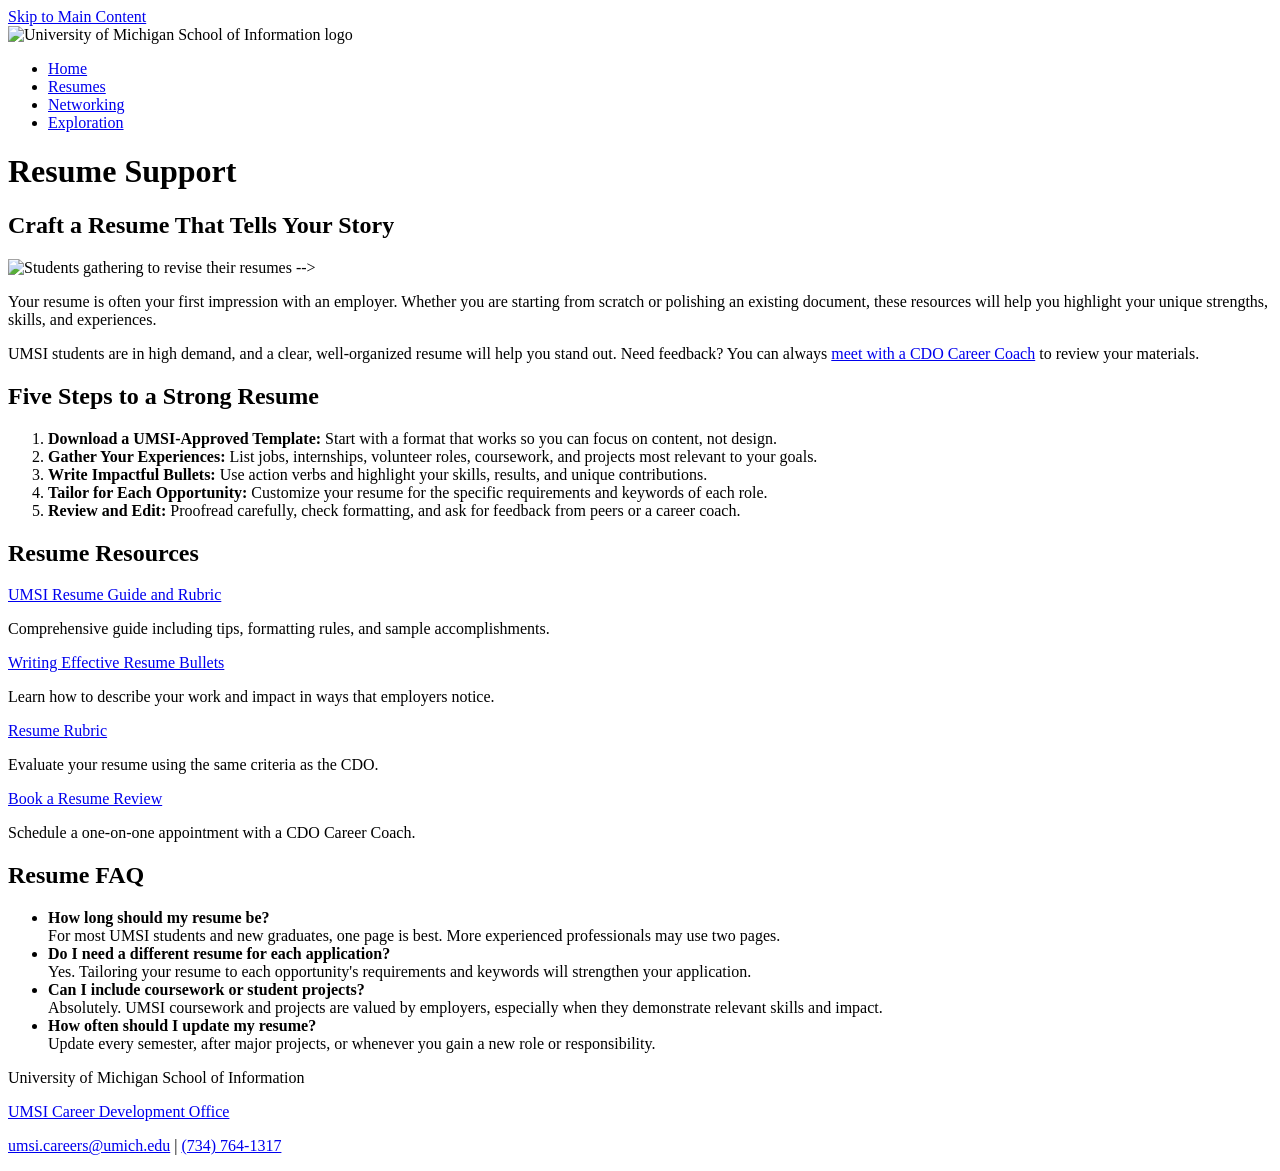
==== resume.html @ ae875c71 "Add files via upload" ====
<!DOCTYPE html>
<html lang="en">
<head>
    <meta charset="UTF-8">
    <meta name="viewport" content="width=device-width, initial-scale=1.0">
    <title>Resumes - UMSI Career Development Resource Hub</title>
    <link rel="stylesheet" href="css/html5reset.css">
    <link rel="stylesheet" href="css/style.css">
</head>
<body>
    <a class="skip-link" href="#main">Skip to Main Content</a>

    <header>
        <img src="images/UMSI_signature_vertical_informal_solidblue.jpg" alt="University of Michigan School of Information logo" class="logo">
        <nav>
            <ul>
                <li><a href="index.html">Home</a></li>
                <li><a href="resume.html" class="active">Resumes</a></li>
                <li><a href="networking.html">Networking</a></li>
                <li><a href="exploration.html">Exploration</a></li>
            </ul>
        </nav>
        <h1>Resume Support</h1>
    </header>

    <main id="main">
        <section>
            <h2>Craft a Resume That Tells Your Story</h2>
            <img src="images/Student_Revise_resume.JPG" alt="Students gathering to revise their resumes" class="hero-img"> -->
            <p>
                Your resume is often your first impression with an employer. Whether you are starting from scratch or polishing an existing document, these resources will help you highlight your unique strengths, skills, and experiences.
            </p>
            <p>
                UMSI students are in high demand, and a clear, well-organized resume will help you stand out. Need feedback? You can always <a href="https://umich.instructure.com/courses/137916/pages/talk-to-a-career-coach" target="_blank">meet with a CDO Career Coach</a> to review your materials.
            </p>
        </section>

        <section>
            <h2>Five Steps to a Strong Resume</h2>
            <ol class="steps-list">
                <li><strong>Download a UMSI-Approved Template:</strong> Start with a format that works so you can focus on content, not design.</li>
                <li><strong>Gather Your Experiences:</strong> List jobs, internships, volunteer roles, coursework, and projects most relevant to your goals.</li>
                <li><strong>Write Impactful Bullets:</strong> Use action verbs and highlight your skills, results, and unique contributions.</li>
                <li><strong>Tailor for Each Opportunity:</strong> Customize your resume for the specific requirements and keywords of each role.</li>
                <li><strong>Review and Edit:</strong> Proofread carefully, check formatting, and ask for feedback from peers or a career coach.</li>
            </ol>
        </section>

        <section>
            <h2>Resume Resources</h2>
            <!-- Grid: 2-column layout for resource cards -->
            <div class="resource-grid">
                <div class="resource-card">
                    <a href="https://docs.google.com/document/d/1_1GfDJyVGIgE82MZjVhuWT_aB_2Hcj1NN62FUCXoR_o/edit?tab=t.0" target="_blank">UMSI Resume Guide and Rubric</a>
                    <p>Comprehensive guide including tips, formatting rules, and sample accomplishments.</p>
                </div>
                <div class="resource-card">
                    <a href="https://docs.google.com/document/d/1-EVZYH_Fic4mfLVGOXyHTSeRwBWmmi2WHSgGDLGGPEs/edit?tab=t.0" target="_blank">Writing Effective Resume Bullets</a>
                    <p>Learn how to describe your work and impact in ways that employers notice.</p>
                </div>
                <div class="resource-card">
                    <a href="https://docs.google.com/document/d/1vJMfgw9nwpHN9Sy0L0RP0aNBbaDSsiLPc2vy-doac6s/edit?tab=t.0" target="_blank">Resume Rubric</a>
                    <p>Evaluate your resume using the same criteria as the CDO.</p>
                </div>
                <div class="resource-card">
                    <a href="https://umich.instructure.com/courses/137916/pages/talk-to-a-career-coach" target="_blank">Book a Resume Review</a>
                    <p>Schedule a one-on-one appointment with a CDO Career Coach.</p>
                </div>
            </div>
        </section>

        <section>
            <h2>Resume FAQ</h2>
            <ul class="faq-list">
                <li>
                    <strong>How long should my resume be?</strong><br>
                    For most UMSI students and new graduates, one page is best. More experienced professionals may use two pages.
                </li>
                <li>
                    <strong>Do I need a different resume for each application?</strong><br>
                    Yes. Tailoring your resume to each opportunity's requirements and keywords will strengthen your application.
                </li>
                <li>
                    <strong>Can I include coursework or student projects?</strong><br>
                    Absolutely. UMSI coursework and projects are valued by employers, especially when they demonstrate relevant skills and impact.
                </li>
                <li>
                    <strong>How often should I update my resume?</strong><br>
                    Update every semester, after major projects, or whenever you gain a new role or responsibility.
                </li>
            </ul>
        </section>

        <!-- Content generated with assistance from UMGPT and modified.
        UMGPT. (2025). UMGPT (GPT-4.1 August 25th version) [Large language model]. -->
    </main>

    <footer>
        <p>University of Michigan School of Information</p>
        <p><a href="https://umich.instructure.com/courses/137916">UMSI Career Development Office</a></p>
        <p><a href="mailto:umsi.careers@umich.edu">umsi.careers@umich.edu</a> | <a href="tel:7347641317">(734) 764-1317</a></p>
    </footer>
</body>
</html>
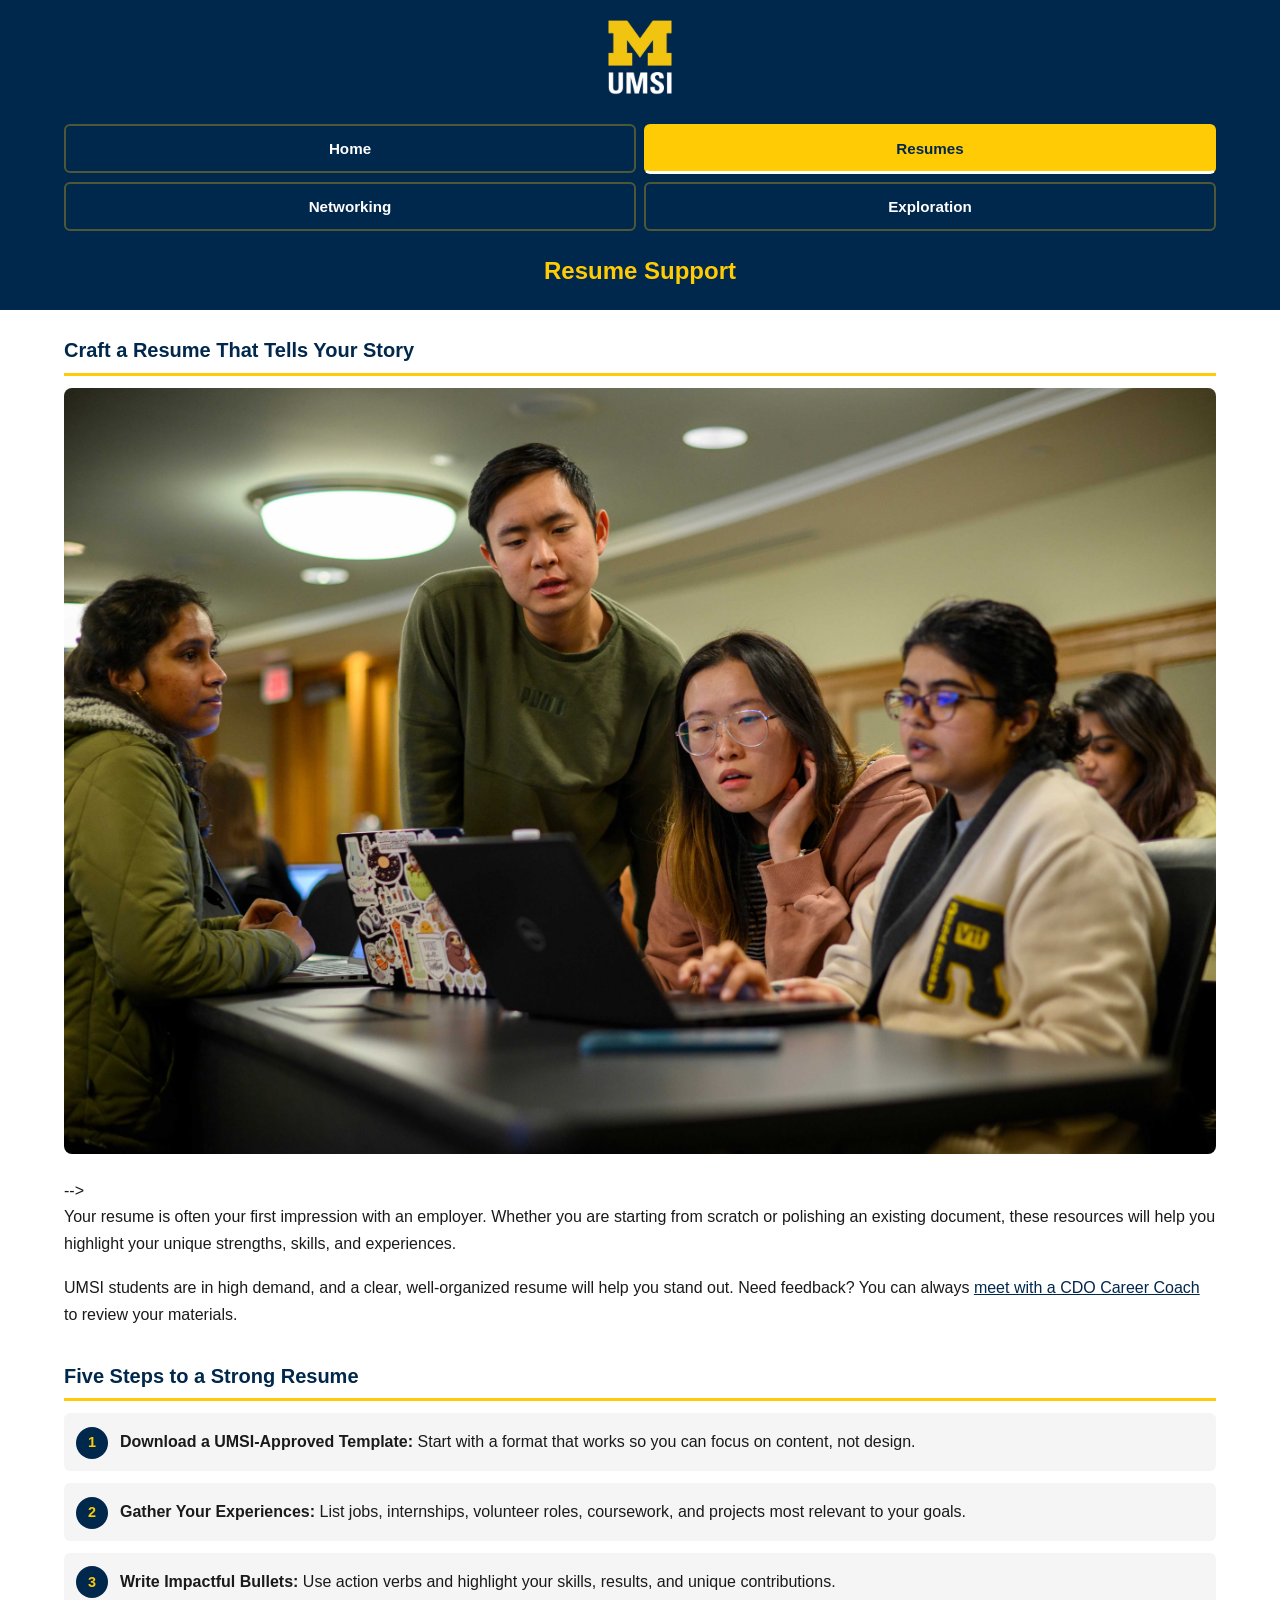
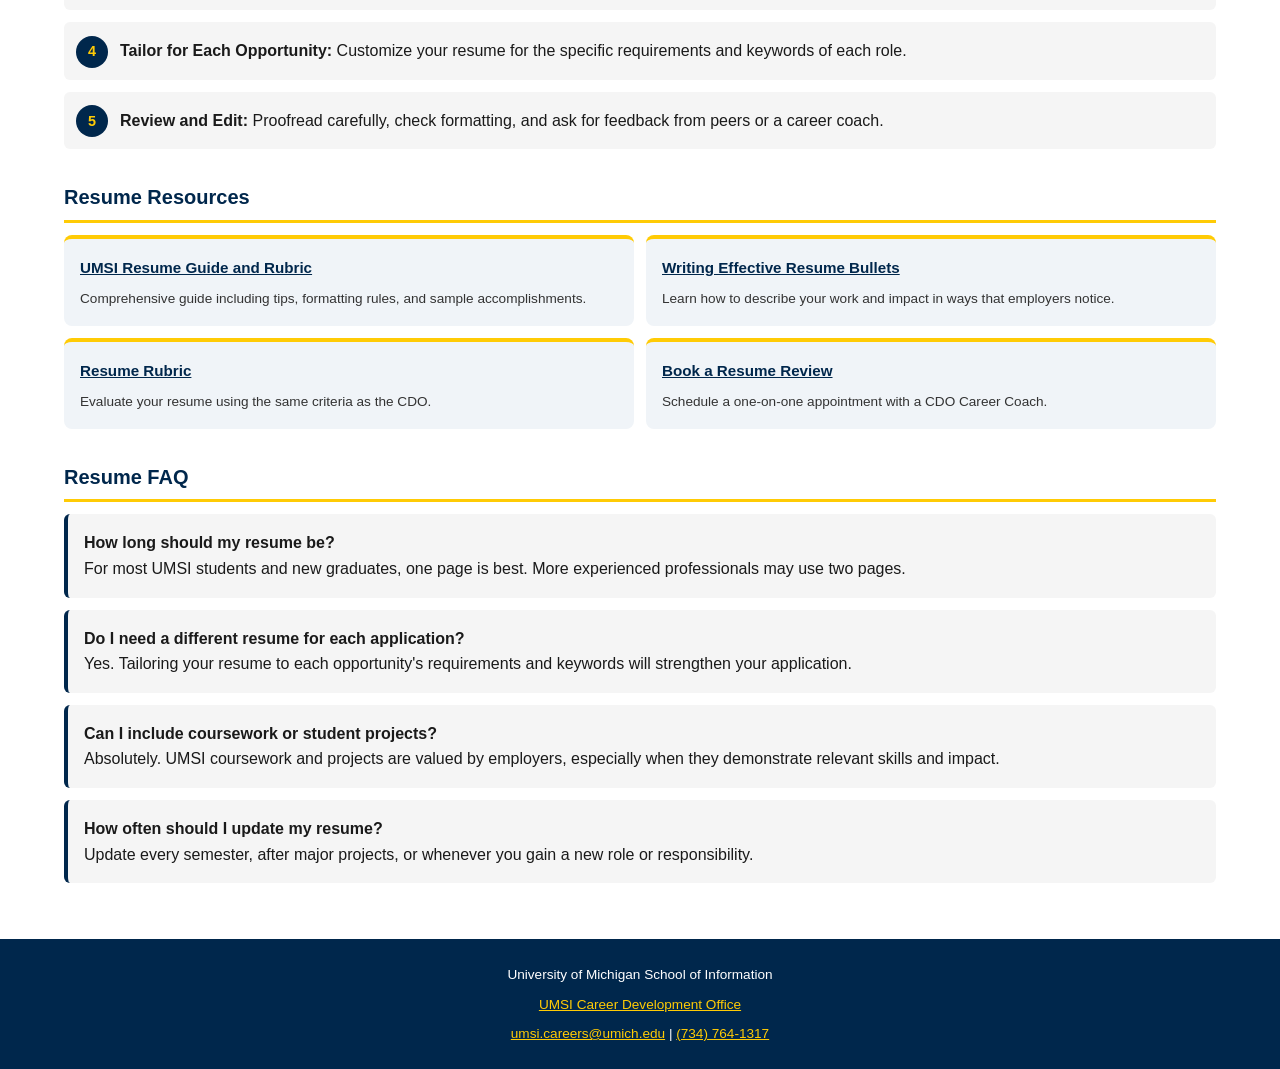
==== commit 7ff419c9: "Add files via upload" ====
--- a/resume.html
+++ b/resume.html
@@ -26,7 +26,7 @@
     <main id="main">
         <section>
             <h2>Craft a Resume That Tells Your Story</h2>
-            <img src="images/Student_Revise_resume.JPG" alt="Students gathering to revise their resumes" class="hero-img"> -->
+            <img src="images/Student_Revise_resume.jpg" alt="Students gathering to revise their resumes" class="hero-img"> -->
             <p>
                 Your resume is often your first impression with an employer. Whether you are starting from scratch or polishing an existing document, these resources will help you highlight your unique strengths, skills, and experiences.
             </p>
--- a/css/style.css
+++ b/css/style.css
@@ -0,0 +1,381 @@
+/* 
+  style.css - UMSI Career Development Resource Hub
+  Mobile-first design using UM Brand Guidelines
+  Colors: Michigan Blue #00274C, Michigan Maize #FFCB05
+  Font: Montserrat (Google Fonts)
+*/
+
+/* ===== Import Google Font ===== */
+@import url('https://fonts.googleapis.com/css2?family=Montserrat:wght@400;600;700&display=swap');
+
+/* ===== Reduced Motion ===== */
+@media (prefers-reduced-motion: reduce) {
+  iframe, .hero-img {
+    display: none;
+  }
+}
+
+/* ===== Global ===== */
+body {
+  font-family: 'Montserrat', sans-serif;
+  color: #1a1a1a;
+  background-color: #ffffff;
+  line-height: 1.6;
+  font-size: 1rem;
+}
+
+a {
+  color: #00274C;
+  text-decoration: underline;
+}
+
+a:hover,
+a:focus {
+  color: #FFCB05;
+  background-color: #00274C;
+  outline: 2px solid #FFCB05;
+  outline-offset: 2px;
+}
+
+strong {
+  font-weight: 700;
+}
+
+/* ===== Skip to Main ===== */
+.skip-link {
+  position: absolute;
+  top: -100%;
+  left: 0;
+  background-color: #FFCB05;
+  color: #00274C;
+  padding: 0.75rem 1.5rem;
+  font-weight: 700;
+  font-size: 1rem;
+  z-index: 1000;
+  text-decoration: none;
+}
+
+.skip-link:focus {
+  top: 0;
+  outline: 3px solid #00274C;
+  background-color: #FFCB05;
+  color: #00274C;
+}
+
+/* ===== Header ===== */
+header {
+  background-color: #00274C;
+  color: #ffffff;
+  padding: 1rem 5%;
+  text-align: center;
+}
+
+.logo {
+  width: 80px;
+  height: auto;
+  margin-bottom: 0.75rem;
+  border-radius: 4px;
+}
+
+/* ===== Navigation ===== */
+nav ul {
+  display: grid;
+  grid-template-columns: 1fr 1fr;
+  gap: 0.5rem;
+  padding: 0.5rem 0;
+}
+
+nav ul li a {
+  display: block;
+  color: #ffffff;
+  text-decoration: none;
+  padding: 0.75rem 0.5rem;
+  font-size: 0.95rem;
+  font-weight: 600;
+  text-align: center;
+  border: 2px solid rgba(255, 203, 5, 0.3);
+  border-radius: 6px;
+  min-height: 44px;
+  line-height: 1.4;
+}
+
+nav ul li a:hover,
+nav ul li a:focus {
+  background-color: #FFCB05;
+  color: #00274C;
+  outline: 2px solid #FFCB05;
+  outline-offset: 0;
+  border-color: #FFCB05;
+}
+
+/* Active page indicator: bold + maize background + bottom border */
+nav ul li a.active {
+  background-color: #FFCB05;
+  color: #00274C;
+  font-weight: 700;
+  border-color: #FFCB05;
+  border-bottom: 3px solid #ffffff;
+}
+
+/* ===== H1 ===== */
+h1 {
+  font-size: 1.5rem;
+  font-weight: 700;
+  margin-top: 1rem;
+  padding-bottom: 0.5rem;
+  color: #FFCB05;
+  line-height: 1.3;
+}
+
+/* ===== Main ===== */
+main {
+  padding: 1.5rem 5%;
+}
+
+section {
+  margin-bottom: 2rem;
+}
+
+h2 {
+  font-size: 1.25rem;
+  font-weight: 700;
+  color: #00274C;
+  margin-bottom: 0.75rem;
+  padding-bottom: 0.4rem;
+  border-bottom: 3px solid #FFCB05;
+}
+
+h3 {
+  font-size: 1.1rem;
+  font-weight: 700;
+  color: #00274C;
+  margin-bottom: 0.5rem;
+}
+
+p {
+  margin-bottom: 1rem;
+  line-height: 1.7;
+}
+
+/* ===== Lists ===== */
+.feature-list,
+.resource-list,
+.faq-list {
+  padding-left: 0;
+}
+
+.feature-list li,
+.resource-list li,
+.faq-list li {
+  background-color: #f5f5f5;
+  padding: 1rem;
+  margin-bottom: 0.75rem;
+  border-radius: 6px;
+  border-left: 4px solid #FFCB05;
+  line-height: 1.6;
+}
+
+.faq-list li {
+  border-left-color: #00274C;
+}
+
+/* ===== Steps (ordered list) ===== */
+.steps-list {
+  counter-reset: step-counter;
+  padding-left: 0;
+}
+
+.steps-list li {
+  counter-increment: step-counter;
+  background-color: #f5f5f5;
+  padding: 1rem 1rem 1rem 3.5rem;
+  margin-bottom: 0.75rem;
+  border-radius: 6px;
+  position: relative;
+  line-height: 1.6;
+}
+
+.steps-list li::before {
+  content: counter(step-counter);
+  position: absolute;
+  left: 0.75rem;
+  top: 0.85rem;
+  background-color: #00274C;
+  color: #FFCB05;
+  font-weight: 700;
+  width: 2rem;
+  height: 2rem;
+  border-radius: 50%;
+  display: flex;
+  align-items: center;
+  justify-content: center;
+  font-size: 0.9rem;
+}
+
+/* ===== Topic Cards Grid (used on Home, Networking, Exploration) ===== */
+.topic-grid {
+  display: grid;
+  grid-template-columns: 1fr 1fr;
+  gap: 0.75rem;
+}
+
+.topic-card {
+  display: flex;
+  align-items: center;
+  justify-content: center;
+  text-align: center;
+  background-color: #00274C;
+  color: #FFCB05;
+  text-decoration: none;
+  font-weight: 700;
+  font-size: 0.95rem;
+  padding: 1.25rem 0.75rem;
+  border-radius: 8px;
+  min-height: 80px;
+  line-height: 1.3;
+  border: 2px solid transparent;
+}
+
+.topic-card:hover,
+.topic-card:focus {
+  background-color: #FFCB05;
+  color: #00274C;
+  border-color: #00274C;
+  outline: 2px solid #00274C;
+  outline-offset: 2px;
+}
+
+/* ===== Resource Grid (used on Resume, Networking) ===== */
+.resource-grid {
+  display: grid;
+  grid-template-columns: 1fr 1fr;
+  gap: 0.75rem;
+}
+
+.resource-card {
+  background-color: #f0f4f8;
+  padding: 1rem;
+  border-radius: 8px;
+  border-top: 4px solid #FFCB05;
+}
+
+.resource-card a {
+  font-weight: 700;
+  font-size: 0.95rem;
+}
+
+.resource-card p {
+  font-size: 0.85rem;
+  margin-top: 0.4rem;
+  margin-bottom: 0;
+  color: #333;
+}
+
+/* ===== Hero Image ===== */
+.hero-img {
+  width: 100%;
+  border-radius: 8px;
+  margin-bottom: 1rem;
+}
+
+/* ===== Iframe / Video ===== */
+.video-container {
+  position: relative;
+  width: 100%;
+  padding-bottom: 56.25%;
+  margin-bottom: 1rem;
+  border-radius: 8px;
+  overflow: hidden;
+}
+
+.video-container iframe {
+  position: absolute;
+  top: 0;
+  left: 0;
+  width: 100%;
+  height: 100%;
+  border: none;
+}
+
+/* ===== Popular Resources ===== */
+.popular-list li {
+  margin-bottom: 0.5rem;
+}
+
+.popular-list li a {
+  display: block;
+  padding: 0.75rem 1rem;
+  background-color: #00274C;
+  color: #FFCB05;
+  text-decoration: none;
+  border-radius: 6px;
+  font-weight: 600;
+  font-size: 0.9rem;
+  min-height: 44px;
+  line-height: 1.4;
+}
+
+.popular-list li a:hover,
+.popular-list li a:focus {
+  background-color: #FFCB05;
+  color: #00274C;
+  outline: 2px solid #00274C;
+  outline-offset: 2px;
+}
+
+/* ===== CTA Section ===== */
+.cta-section {
+  background-color: #00274C;
+  color: #ffffff;
+  padding: 1.25rem;
+  border-radius: 8px;
+  text-align: center;
+}
+
+.cta-section a {
+  color: #FFCB05;
+  font-weight: 700;
+}
+
+.cta-section a:hover,
+.cta-section a:focus {
+  background-color: #FFCB05;
+  color: #00274C;
+}
+
+.cta-section p {
+  margin-bottom: 0;
+}
+
+.cta-section h2 {
+  color: #FFCB05;
+  border-bottom-color: #FFCB05;
+}
+
+/* ===== Footer ===== */
+footer {
+  background-color: #00274C;
+  color: #ffffff;
+  text-align: center;
+  padding: 1.5rem 5%;
+  font-size: 0.85rem;
+  line-height: 1.6;
+}
+
+footer a {
+  color: #FFCB05;
+}
+
+footer a:hover,
+footer a:focus {
+  background-color: #FFCB05;
+  color: #00274C;
+}
+
+footer p {
+  margin-bottom: 0.4rem;
+}
+
+footer p:last-child {
+  margin-bottom: 0;
+}
